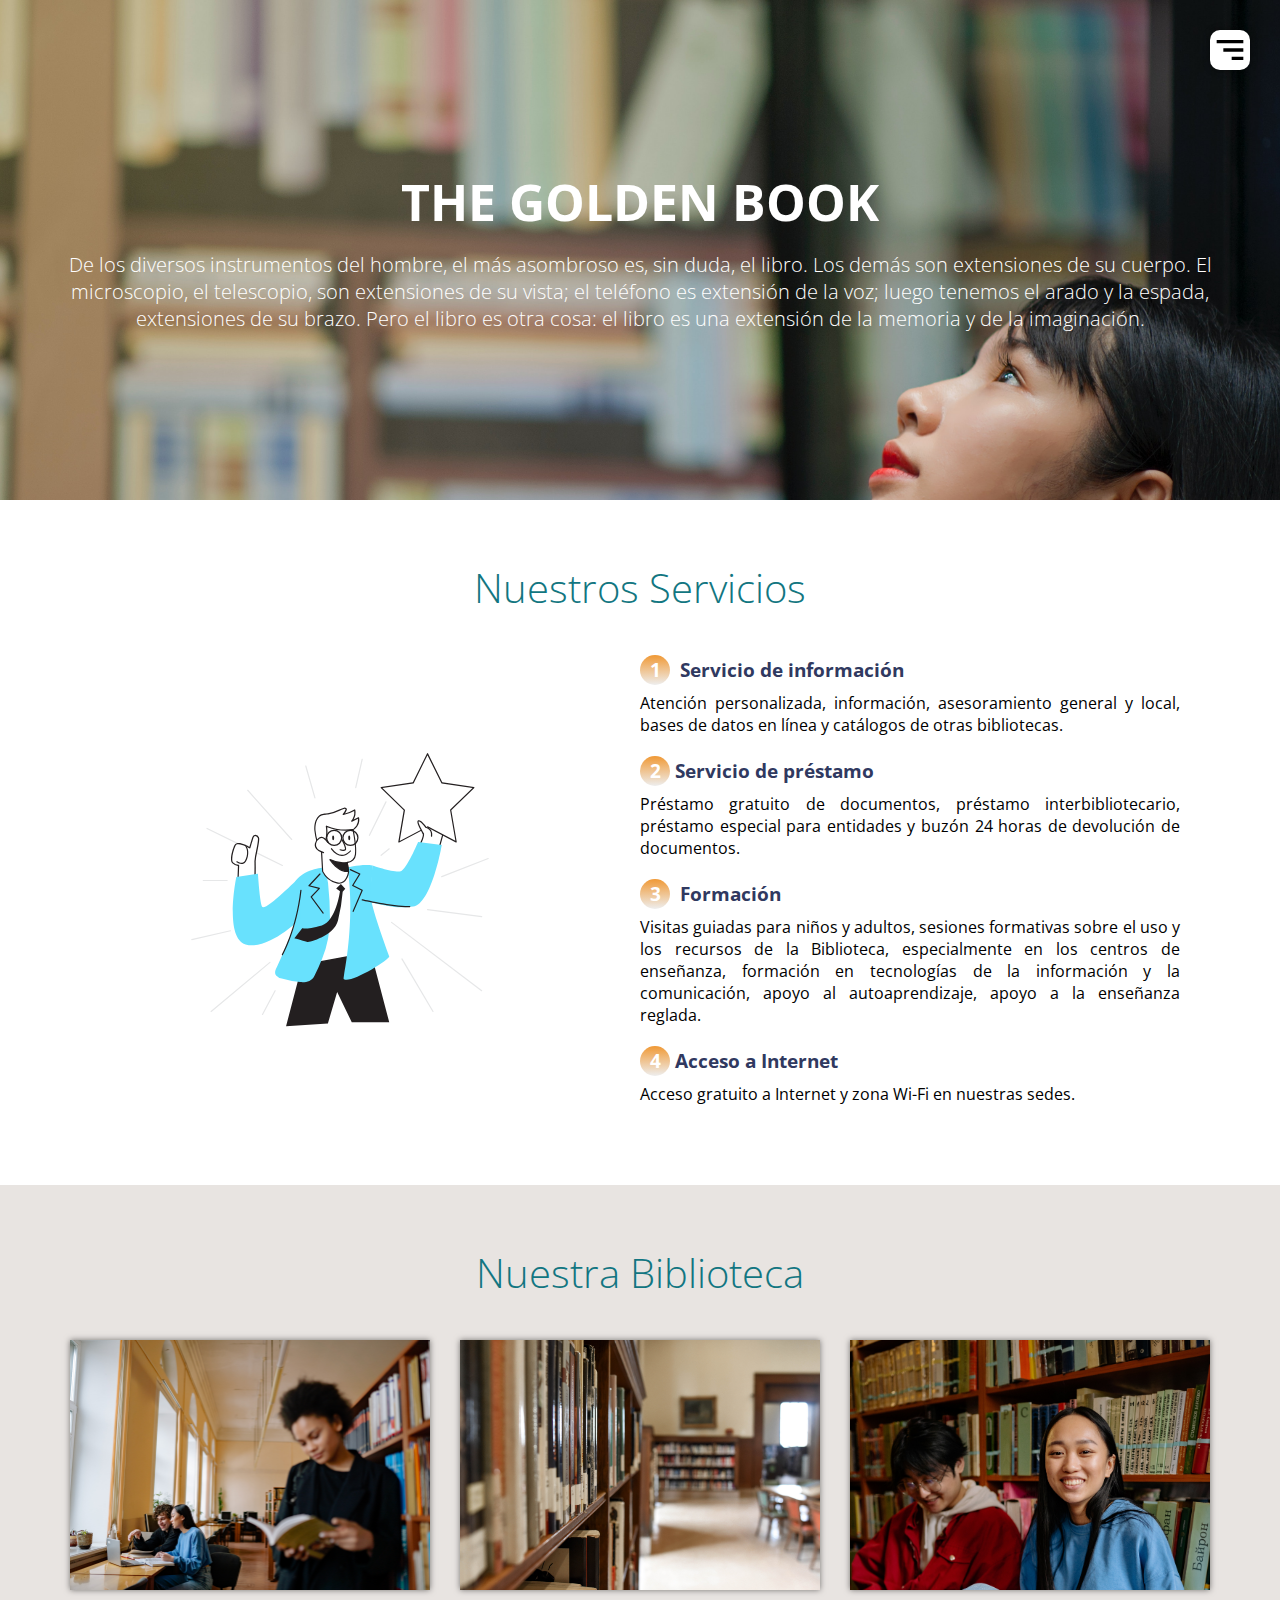
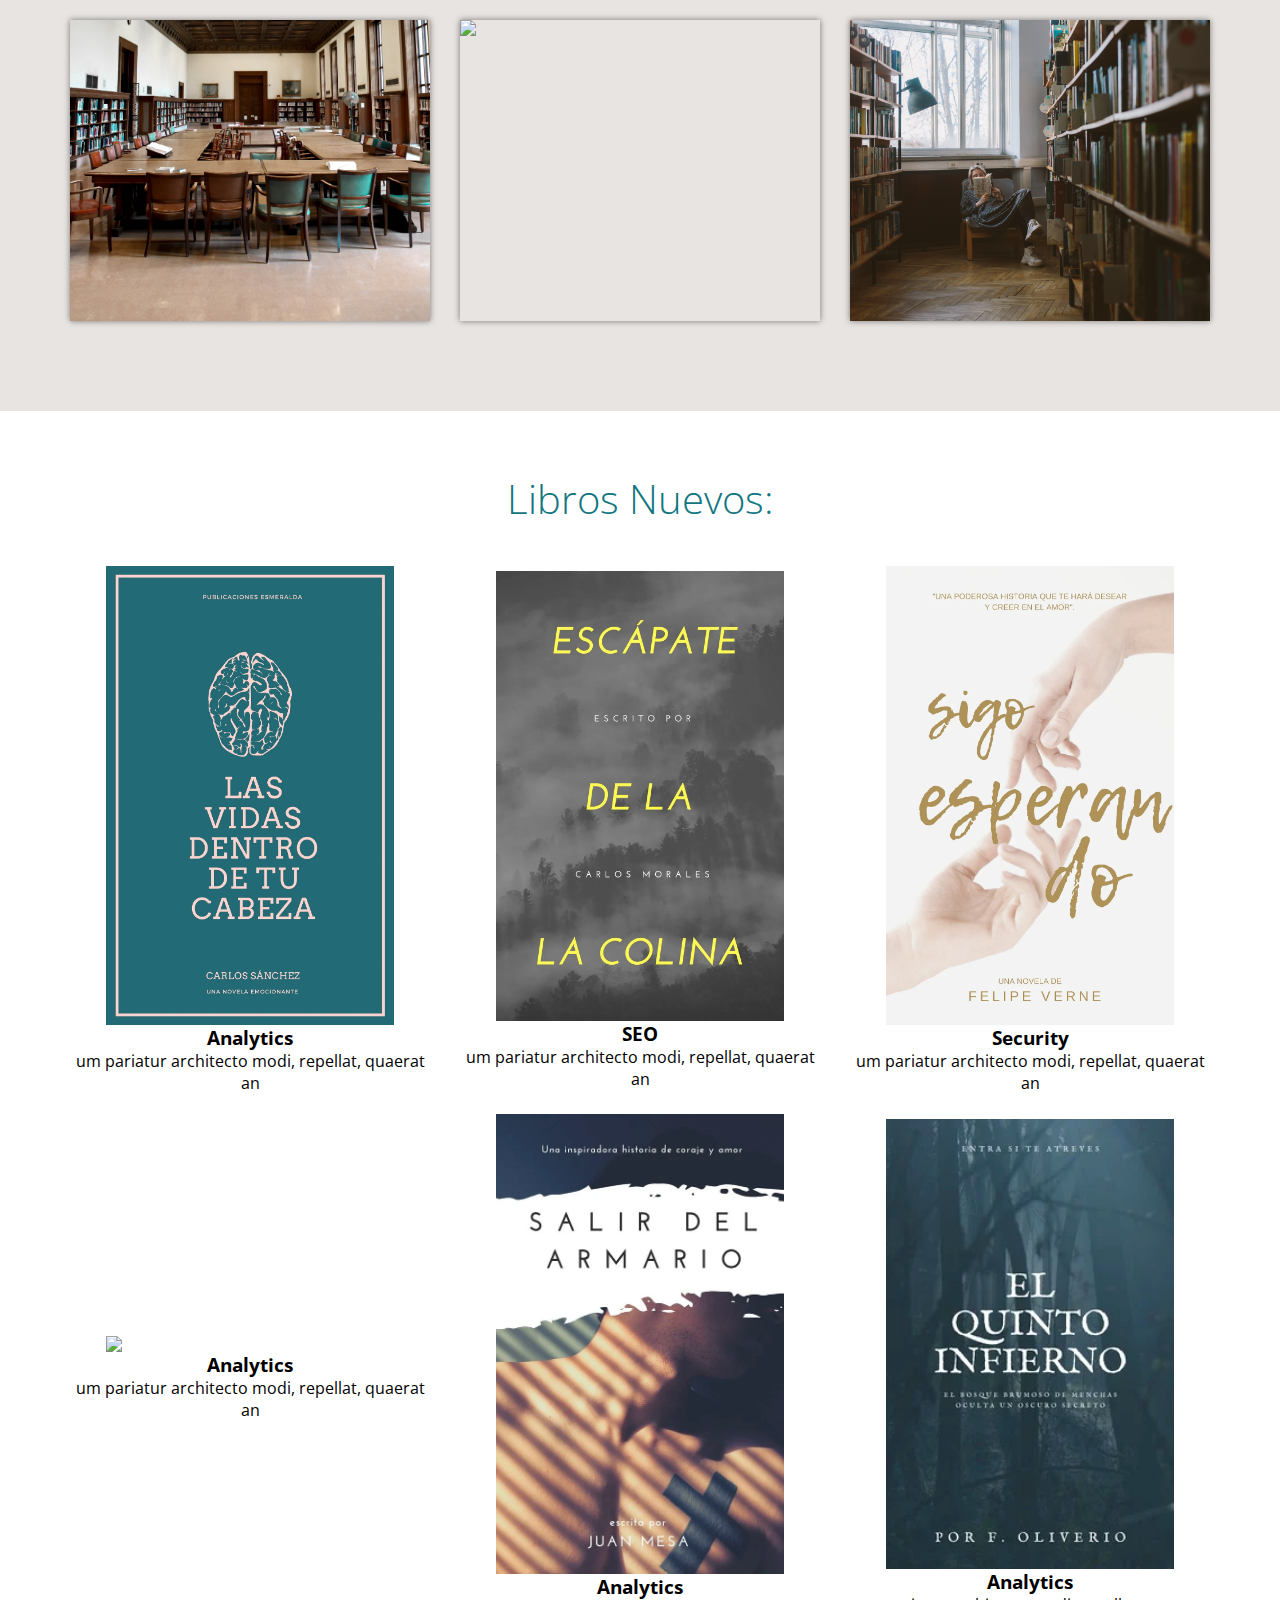
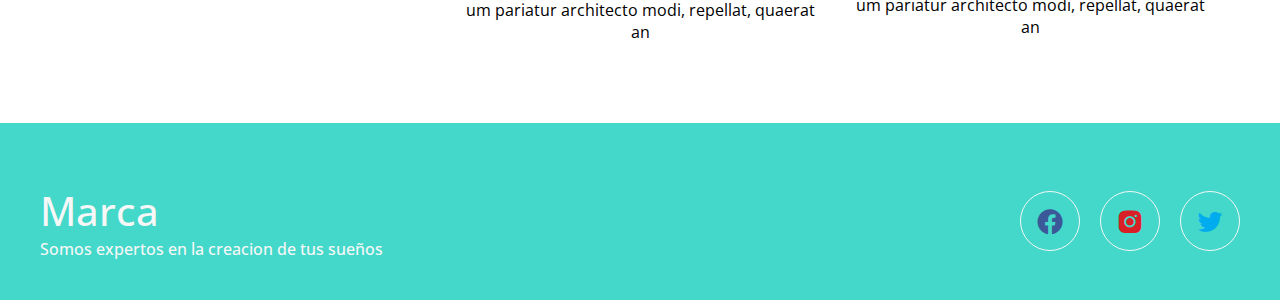
==== Index.html @ b2cc3d90 "Libreria html, css, javascript, php" ====
<!DOCTYPE html>
<html lang="en">

<head>
    <meta charset="UTF-8">
    <meta name="viewport" content="width=device-width, initial-scale=1.0">

    <!-- LETRA -->
    <link href="https://fonts.googleapis.com/css2?family=Open+Sans:ital,wght@0,400;0,700;1,300&display=swap"
        rel="stylesheet">

    <!-- CSS -->
    <link rel="stylesheet" href="Css/Style.css">

    <!-- ICONOS -->
    <link href='https://cdn.jsdelivr.net/npm/boxicons@2.0.5/css/boxicons.min.css' rel='stylesheet'>

    <title> PAGINA WEB </title>
</head>

<body>
    <!-- <div class="contenedor"> -->

    <header class="header" id="inicio">
        <img src="Img/hamburguesa.svg" alt="" class="hamburguer">
        <nav class="menu-navegacion">
            <a href="#inicio">Inicio</a>
            <a href="#servicio">Servicio</a>
            <a href="#portafolio">Portafolio</a>
            <a href="#expertos">Expertos</a>
            <a href="#contacto">Contacto</a>
        </nav>
        <div class="contenedor head">
            <h1 class="titulo">THE GOLDEN BOOK</h1>
            <p class="copy"> De los diversos instrumentos del hombre, el más asombroso es, sin duda, el libro. 
                Los demás son extensiones de su cuerpo. El microscopio, el telescopio, son extensiones 
                de su vista; el teléfono es extensión de la voz; luego tenemos el arado y la espada, 
                extensiones de su brazo. Pero el libro es otra cosa: el libro es una extensión de la 
                memoria y de la imaginación.</p>
        </div>
    </header>

    <main>
        <!-- GALERIA DE IMAGENES -->

        <section class="services contenedor" id="servicio">

            <h2 class="subtitulo">Nuestros Servicios</h2>
            <div class="contenedor-servicio">
                <img src="Img/Achievement _Flatline.svg">
                <div class="checklist-servicio">
                    <div class="service">
                        <h3 class="n-service"><span class="number">1</span> Servicio de información </h3>
                        <p>Atención personalizada, información, asesoramiento general y local, 
                            bases de datos en línea y catálogos de otras bibliotecas. </p>
                    </div>
                    <div class="service">
                        <h3 class="n-service"><span class="number">2</span>Servicio de préstamo</h3>
                        <p>Préstamo gratuito de documentos, préstamo interbibliotecario, 
                            préstamo especial para entidades y buzón 24 horas de devolución de documentos. </p>
                    </div>
                    <div class="service">
                        <h3 class="n-service"><span class="number">3</span> Formación </h3>
                        <p>Visitas guiadas para niños y adultos, sesiones formativas sobre el uso y 
                            los recursos de la Biblioteca, especialmente en los centros de enseñanza, 
                            formación en tecnologías de la información y la comunicación, 
                            apoyo al autoaprendizaje, apoyo a la enseñanza reglada.
                        </p>
                    </div>
                    <div class="service">
                        <h3 class="n-service"><span class="number">4</span>Acceso a Internet </h3>
                        <p>Acceso gratuito a Internet y zona Wi-Fi en nuestras sedes.</p>
                    </div>

                </div>
            </div>
        </section>

        <section class="gallery" id="portafolio">
            <div class="contenedor">
                <h2 class="subtitulo"> Nuestra Biblioteca
                </h2>
                <div class="contenedor-galeria">
                    <img src="Img/pexels-yan-krukov-8199762.jpg" class="img-galeria">
                    <img src="Img/pexels-element-digital-1370296.jpg" class="img-galeria">
                    <img src="Img/pexels-yan-krukov-8199705.jpg" class="img-galeria">
                    <img src="Img/pexels-element-digital-1370291.jpg" class="img-galeria">
                    <img src="Img/pexels-erika-quirino-3431444.jpg" class="img-galeria">
                    <img src="Img/pexels-polina-zimmerman-3747468.jpg" class="img-galeria">
                </div>
            </div>
        </section>

     
   <!-- EFECTO DE LA IMAGEN -->

   <section class="imagen-light">
    <img src="Img/close.svg" class="close">
    <img src="Img/home-img.jpg" class="agregar-imagen">
</section>

        <!-- EXPERTOS -->
        <section class="contenedor" id="expertos">
            <h2 class="subtitulo">Libros Nuevos:</h2>
            <section class="experts">
                <div class="cont-expert">
                    <img src="Img/Caratula1.svg">
                    <h3 class="n-expert">Analytics</h3>
                    <p> um pariatur architecto modi, repellat, quaerat an</p>
                </div>
                <div class="cont-expert">
                    <img src="Img/Caratula2.svg">
                    <h3 class="n-expert">SEO</h3>
                    <p> um pariatur architecto modi, repellat, quaerat an</p>
                </div>
                <div class="cont-expert">
                    <img src="Img/Caratula3.svg">
                    <h3 class="n-expert">Security</h3>
                    <p> um pariatur architecto modi, repellat, quaerat an</p>
                </div>
                <div class="cont-expert">
                    <img src="Img/Caratula4.svg">
                    <h3 class="n-expert">Analytics</h3>
                    <p> um pariatur architecto modi, repellat, quaerat an</p>
                </div>
                <div class="cont-expert">
                    <img src="Img/Caratula5.svg">
                    <h3 class="n-expert">Analytics</h3>
                    <p> um pariatur architecto modi, repellat, quaerat an</p>
                </div>
                <div class="cont-expert">
                    <img src="Img/Caratula6.svg">
                    <h3 class="n-expert">Analytics</h3>
                    <p> um pariatur architecto modi, repellat, quaerat an</p>
                </div>
            </section>
        </section>
    </main>

    <footer id="contacto">
        <div class=" contenedor footer-content">
            <div class="contect-us">
                <h2 class="brand">Marca</h2>
                <p>Somos expertos en la creacion de tus sueños</p>
            </div>
            <div class="social-media">
                <a href="./" class="social-media-icon1">
                    <i class='bx bxl-facebook-circle'></i></a>
                <a href="./" class="social-media-icon2">
                    <i class='bx bxl-instagram-alt'></i></a>
                <a href="./" class="social-media-icon3">
                    <i class='bx bxl-twitter'></i></a>
            </div>
        </div>
        <div class="line"></div>
    </footer>
    <!-- </div> -->

    <script src="Js/menu.js"></script>
    <script src="Js/lightbox.js"></script>

</body>

</html>
---- Css/Style.css ----
*{
    margin: 0;
    padding: 0;
    box-sizing: border-box;
}

:root{
    scroll-behavior: smooth;    /* CONTROLAR EL COMPORTAMIENTO DEL SCROLL Y DESPLAZAIENTO EN LA PAGINA*/

}

body {
    font-family: 'Open Sans', sans-serif;
}

.contenedor {
    width: 100%;
    max-width: 1200px;
    overflow: hidden; /* TODO LO QUE SALGA SE OCULTA */
    margin: auto;   /* CENTRA TODO */
    padding: 60px 0;
}

/* IMAGEN INICIAL */
header {
    height: 500px;
    background-image: url(/Img/home-img.jpg);
    background-repeat: no-repeat;
    background-size: cover;
    background-attachment: fixed;
    background-position: center;
}

/* TEXTO DE LA IMAGEN */
.head {
    text-align: center;
    padding: 0;
    height: 100%;
    display: flex;
    justify-content: center;
    align-items: center;
    flex-direction: column;
    color: #fff;
}

/* ICONO DEL MENU */
.hamburguer {
    /* z-index: 10; */
    position: fixed;
    top: 30px;
    right: 30px;
    background: #fff;
    width: 40px;
    height: 40px;
    cursor: pointer;
    border-radius: 10px;
    box-shadow: 0 0 6px rgba(0, 0, 0, .5) ;
}

/* ENLACES */
.menu-navegacion{
    position: fixed;
    top: 0;
    right: 0;
    width: 30vw;
    height: 100%;
    background-image: linear-gradient(135deg, #4cd3c2 0%, #0a97b0 100%);
    display: flex;
    flex-direction: column;
    justify-content: space-evenly;
    align-items: center;
    transition: transform .3s ease-in-out;
    transform: translate(110%);
    box-shadow: 0 0 6px rgba(0, 0, 0, .5);
}

.spread {
    transform: translate(0);
}

.menu-navegacion a{
    color: #fff;
    text-decoration: none;
}

.titulo {
    font-size: 50px;
    margin-bottom: 15px;
}

.copy{
    font-weight: 300;
    font-size: 20px;
}


/* SERVICIOS */

.subtitulo{
    text-align: center;
    font-weight:300;
    color: #127681;
    margin-bottom: 40px;
    font-size: 40px;
}

.contenedor-servicio{
    display: flex;
    justify-content: space-evenly;
    align-items: center;
    flex-wrap: wrap;
    text-align: justify;
}

.contenedor-servicio img{
    width: 40%;
}

.checklist-servicio{
    width: 45%;
}

.service {
    margin-bottom: 20px;
}

.n-service{
    margin-bottom: 7px;
    color: #303960;
}

/* CIRCULO DONDE ESTA EL NUMERO */
.number{
    display: inline-block;
    background-image: linear-gradient(to top, #eeeeee 0%, #f09935 100%);
    width: 30px;
    height: 30px;
    color: #fff;
    text-align: center;
    border-radius: 50%;
    font-weight: 700;
    line-height: 30px;
    margin-right: 5px;
}

.gallery {
    background: #e8e4e1;
}

.contenedor-galeria{ 
    display: flex;
    justify-content: space-evenly;
    flex-wrap: wrap;
}

.img-galeria{
    object-fit: cover;
    width: 30%;
    display: block;
    margin-bottom: 30px;
    box-shadow: 0 0 6px rgba(0, 0, 0, .5);
    cursor: pointer;
}

/* EFECTO DE IMAGEN */

.imagen-light{
    position: fixed;
    background: rgba(0, 0, 0, .7);
    width: 100%;
    height: 100%;
    top: 0;
    left: 0;
    display: flex;
    justify-content: center;
    align-items: center;
    transform: translate(100%);
    transition: transform .2s ease-in-out;
}

.show {
    transform: translate(0);
}
.agregar-imagen{
    object-fit: cover;
    width: 60%;
    border-radius: 10px;
    transform: scale(0);
    transition: transform .3s .2s;
}


.showImage {
    transform: scale(1);
}


/* BOTON DE LA X */
.close{
    position: absolute;
    top: 15px;
    right: 15px;
    width: 30px;
    cursor: pointer;
}

.experts {
    display: flex;
    justify-content: space-evenly;
    align-items: center;
    flex-wrap: wrap;
}

.cont-expert{
    width: 30%;
    text-align: center;
    margin-bottom: 20px;
}

.cont-expert img {
    width: 80%;
    display: block;
    margin: 0 auto;
}

.n-expert p{
    display: inline-block;
    margin-top: 20px;
    width: 100%;
    font-weight: 3000;
}


/* FOOTER */

footer{
    background-color: #43d8c9;
    padding-bottom: 0.1px;
}

.footer-content{
    display: flex;
    justify-content: space-between;
    align-items: center;
    flex-wrap: wrap;
    padding-top: 60p;
    padding-bottom: 40px;
}

.contect-us {
    width: 40%;
    color: #f7f7f7;
}

.brand {
    font-weight: 500;
    font-size: 40px;
}

.brand+p{
    font-weight: 500;
}

.social-media {
    width: 50%;
    display: flex;
    justify-content: flex-end;
}

/* CIRCULOS Y COLOR DE LOS ICONOS */

/* FACEBOOK */
.social-media-icon1 {
    display: inline-block;
    margin-left: 20px;
    width: 60px;
    height: 60px;
    border: 1px solid #f7f7f7;
    border-radius: 50%;
    text-align: center;
    color: #3b5998;
}

.social-media-icon1:hover {
    background: #fff;
    color: #3b5998;
}


.social-media-icon1 i {
    font-size: 30px;
    line-height: 60px;
}


/* INSTAGRAM */
.social-media-icon2 {
    display: inline-block;
    margin-left: 20px;
    width: 60px;
    height: 60px;
    border: 1px solid #f7f7f7;
    border-radius: 50%;
    text-align: center;
    color: #d92027;
}

.social-media-icon2:hover {
    background: #fff;
    color: #d92027;
}

.social-media-icon2 i {
    font-size: 30px;
    line-height: 60px;
}

/* TWITTER */
.social-media-icon3 {
    display: inline-block;
    margin-left: 20px;
    width: 60px;
    height: 60px;
    border: 1px solid #f7f7f7;
    border-radius: 50%;
    text-align: center;
    color: #00acee;
}


.social-media-icon3:hover {
    background: #fff;
    color: #00acee;
}


.social-media-icon3 i {
    font-size: 30px;
    line-height: 60px;
}

/* .line {
    width: 90%;
    max-width: 1200px;
    margin: 0 auto;
    height: 2px;
    background: #fff;
    margin-bottom: 60px;
} */


@media screen and (max-width: 800px) {
    .menu-navegacion {
        width: 50vw;
    }

    .titulo {
        font-size: 40px;
    }

    .contenedor-servicio img{
        width: 80%;
        margin-bottom: 40px;
    }

    .checklist-servicio {
        width: 80%;
    }

    .service {
        margin-bottom: 30px;
    }

    .agregar-imagen {
        width: 80%;
    }

    .img-galeria{
        width: 45%;
    }

    .cont-expert {
        width: 80%;
    }

    .footer-content {
        justify-content: center;
    }

    .social-media-icon1{
        margin-left: 0;
    }

    .social-media-icon2{
        margin-left: 0;
    }

    .social-media-icon3{
        margin-left: 0;
    }

    .social-media {
        width: 80%;
        justify-content: space-evenly;
    }

    .social-media i {
        margin-left: 0;
    }

    .contect-us {
        text-align: center;
        width: 80%;
        margin-bottom: 40px;
    }
}

@media screen  and (max-width: 500px) {

    .menu-navegacion {
        width: 65vw;
    }

    .hamburguer{
        top: 20px;
        right: 20px;
    }
    
    .titulo{
        font-size: 30px;
    }

    .subtitulo{
        font-size: 30px;
    }

    .agregar-imagen {
        width: 95%;
    }

    .img-galeria {
        width: 95%;
    }

    .social-media {
        width: 100%;
    }

    .contect-us{
        width: 90%;
    }

}
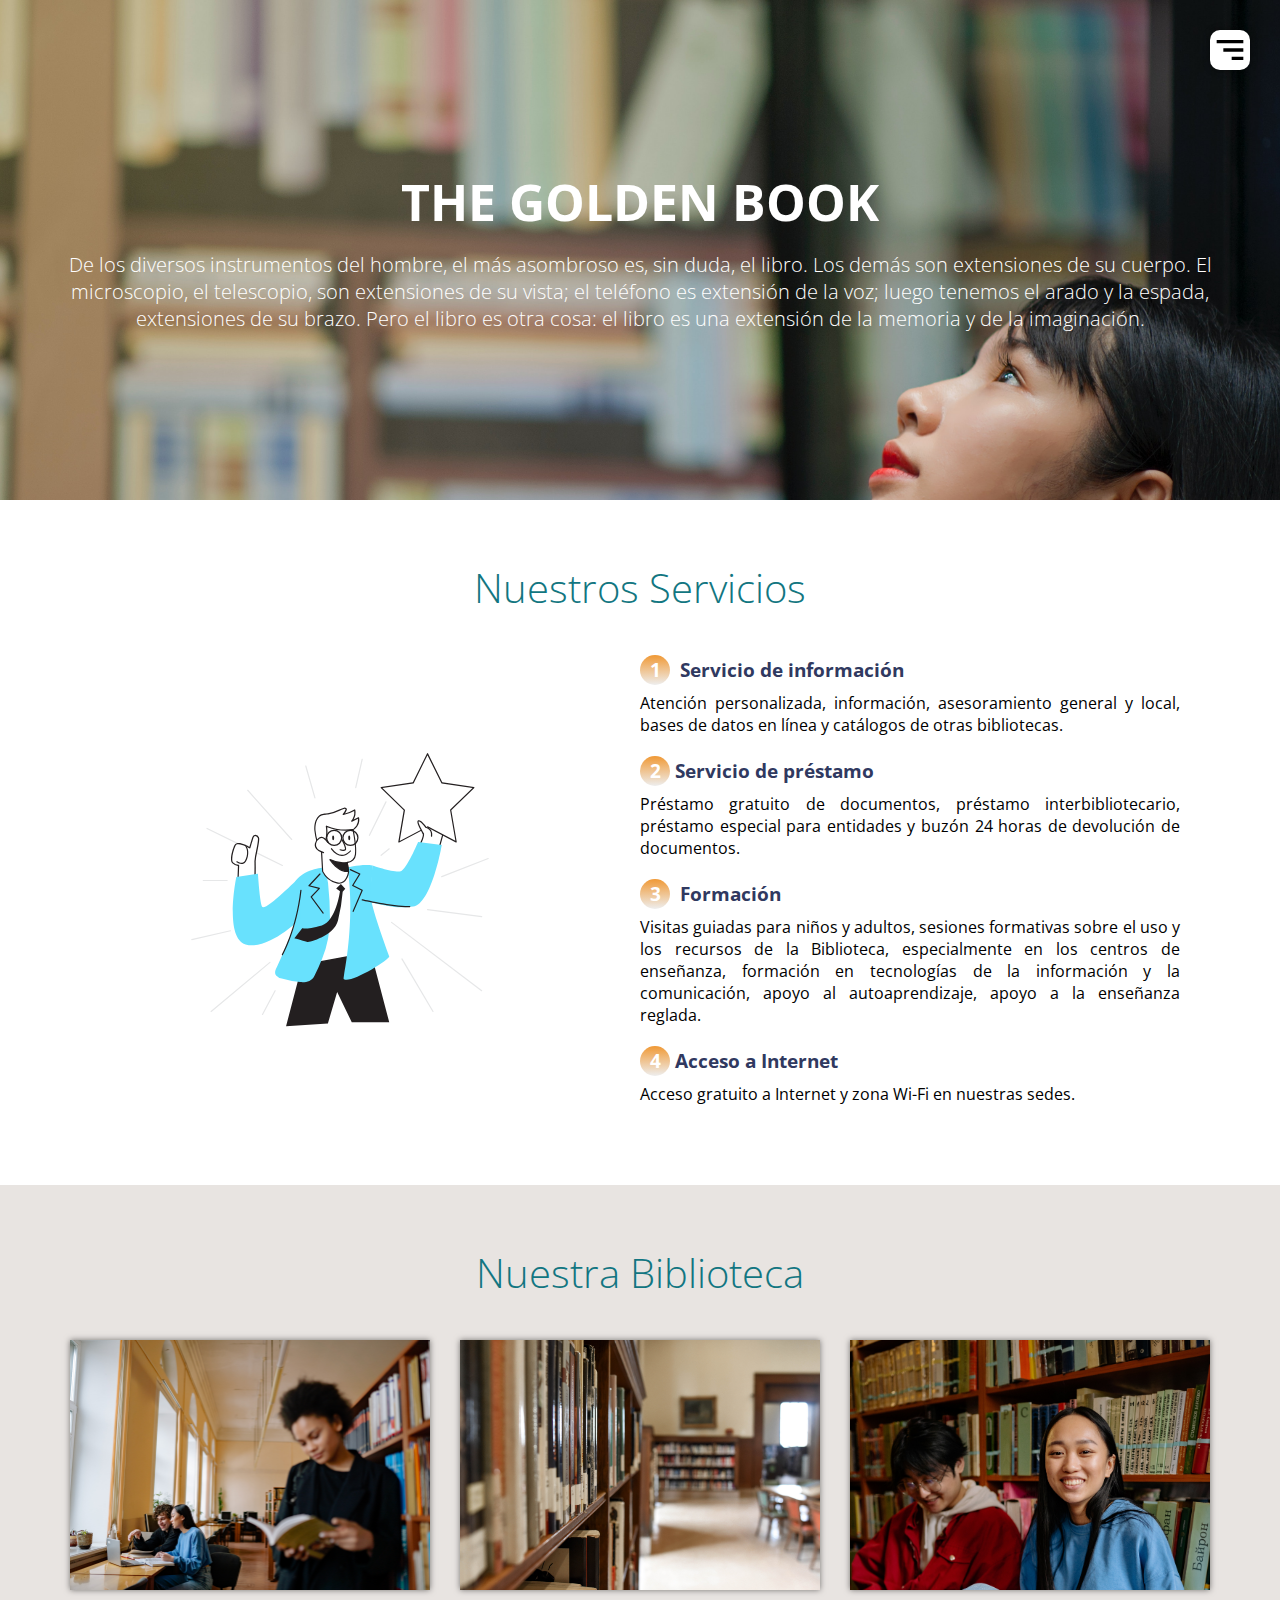
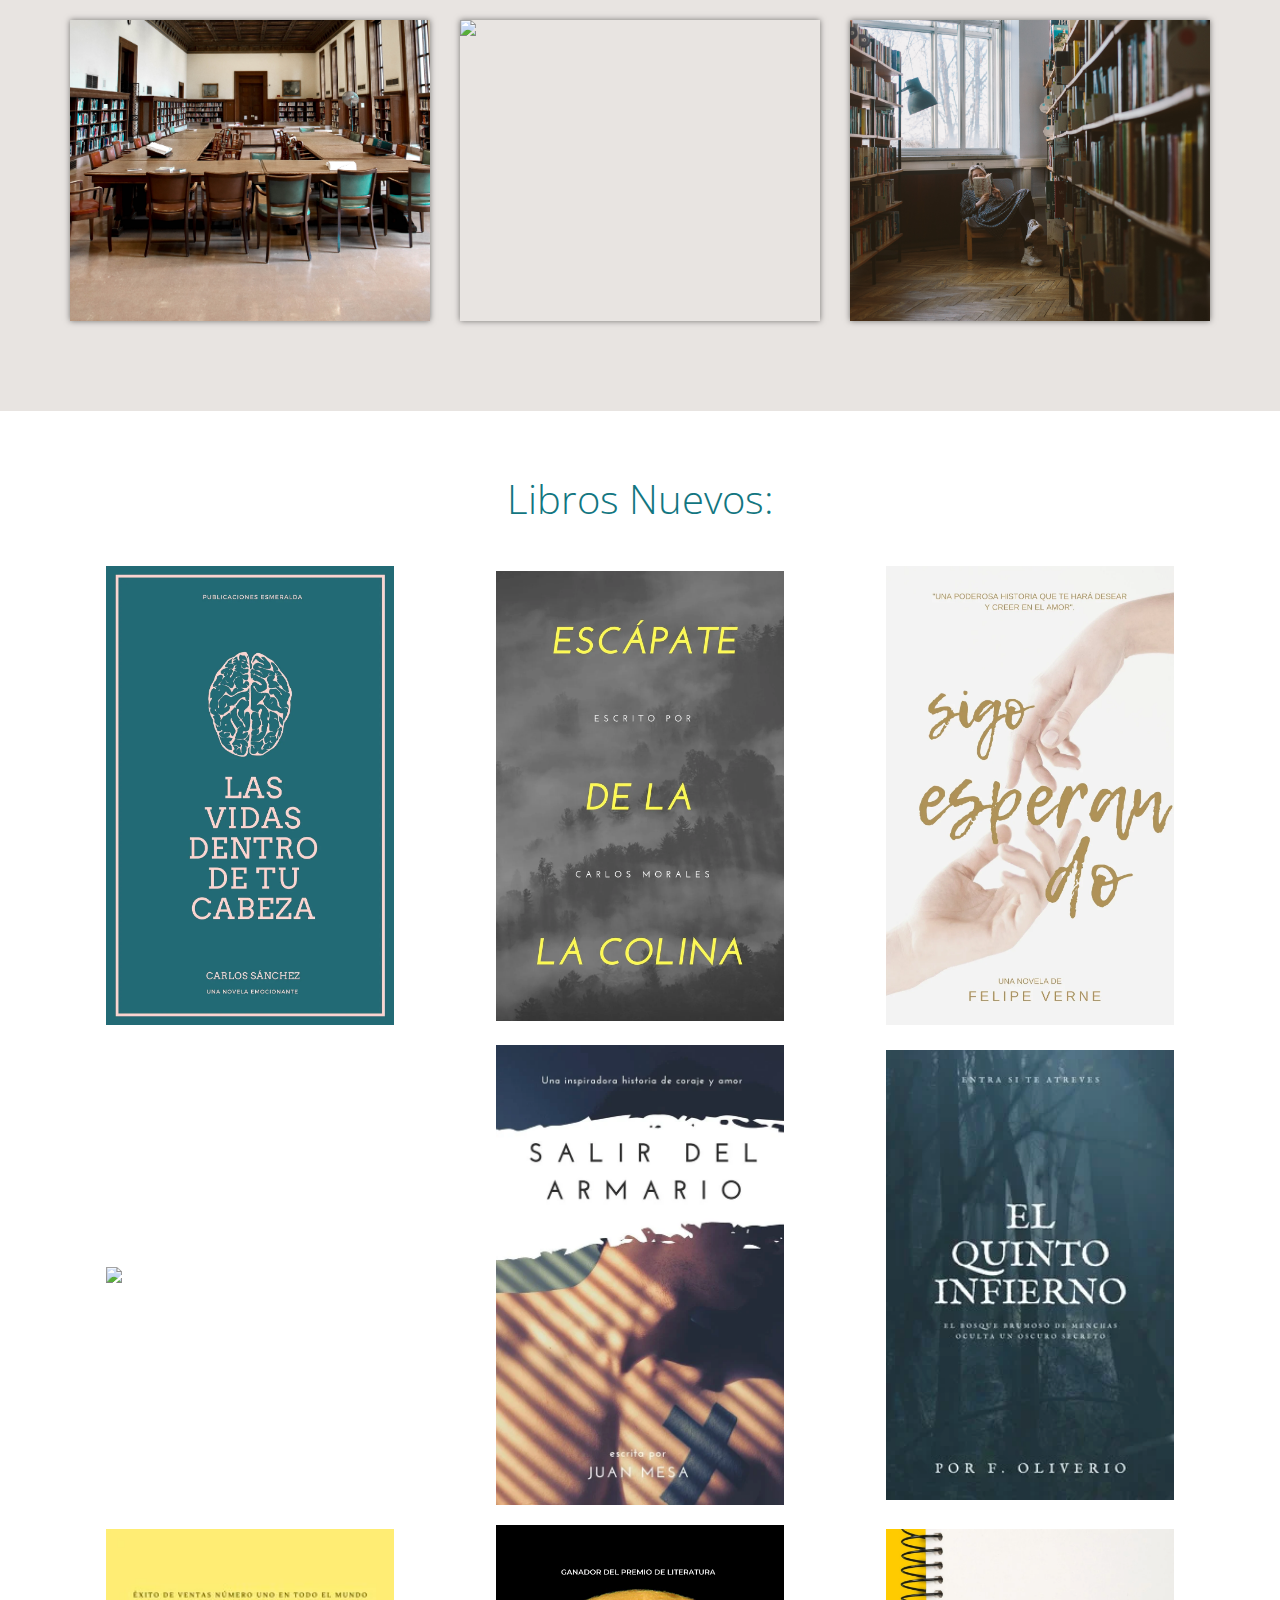
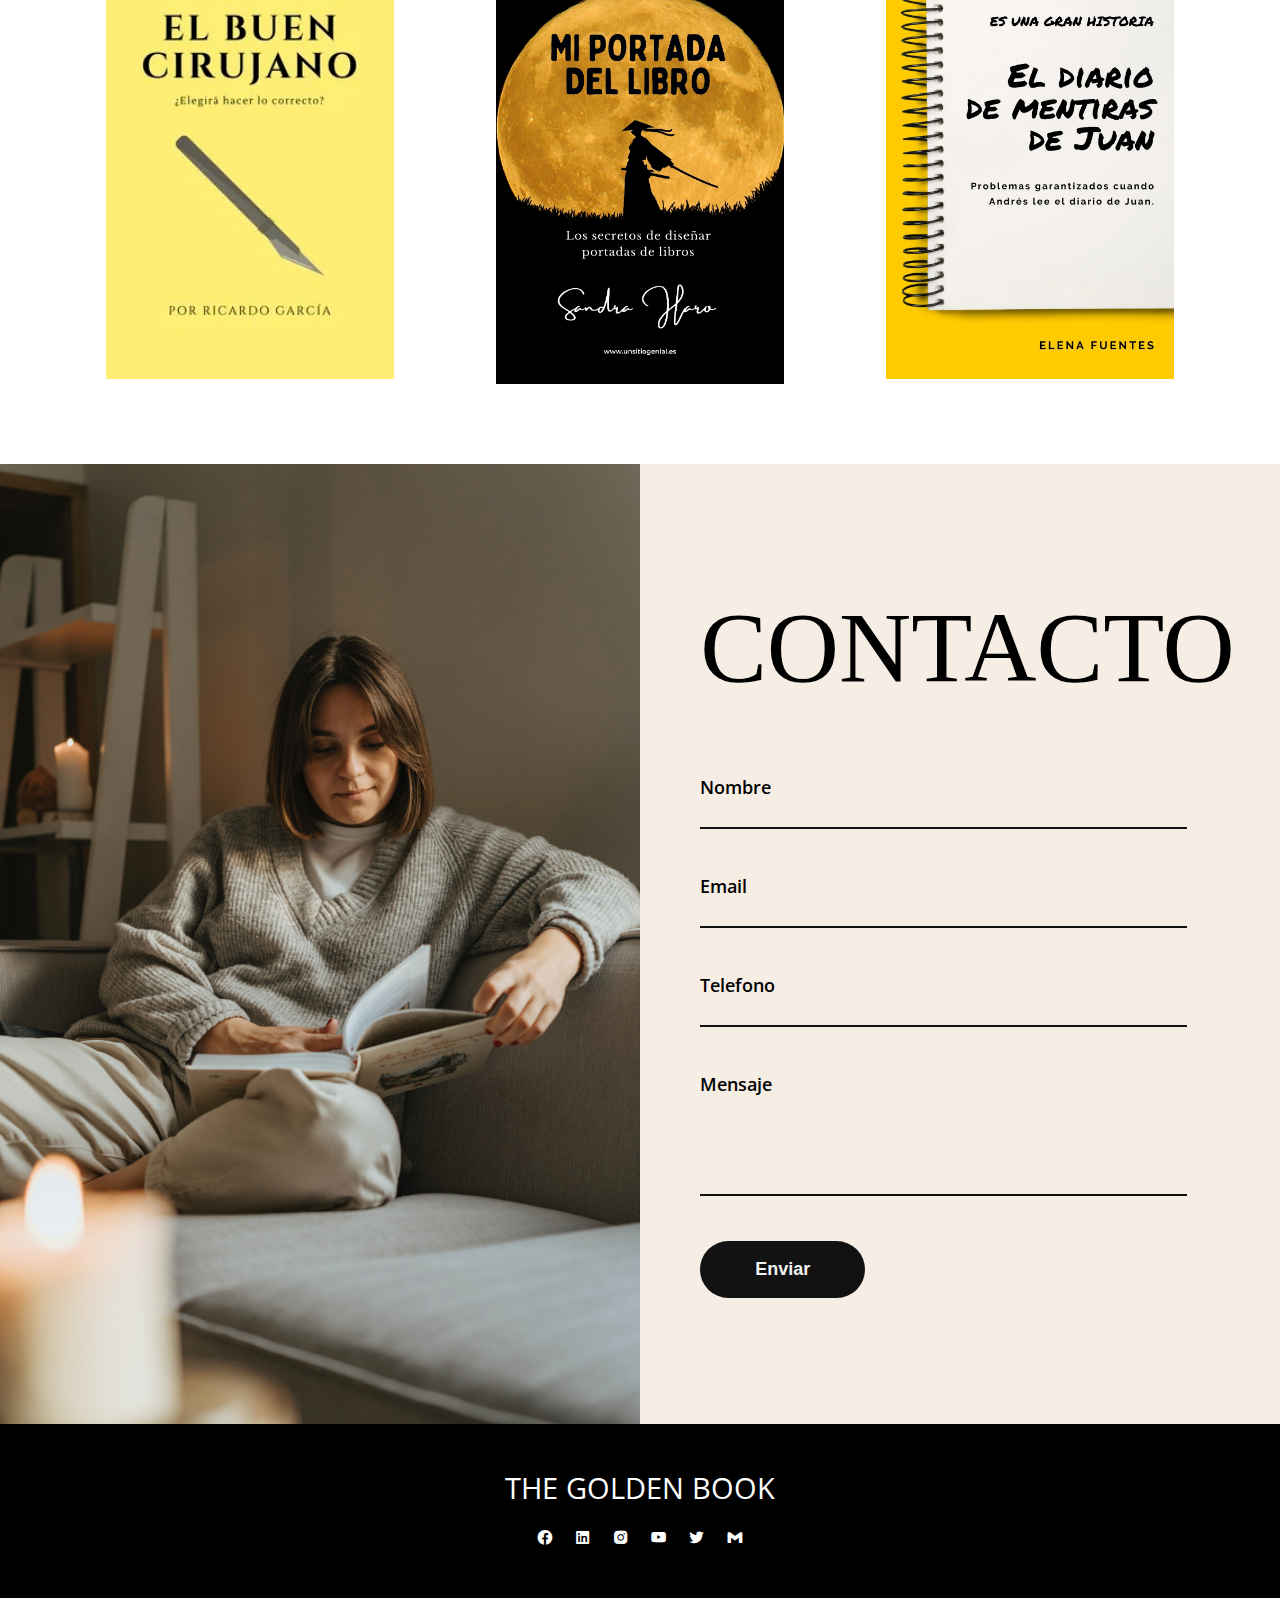
==== commit 9dbddd6e: "Se agrega el formulario y footer" ====
--- a/Index.html
+++ b/Index.html
@@ -13,9 +13,10 @@
     <link rel="stylesheet" href="Css/Style.css">
 
     <!-- ICONOS -->
-    <link href='https://cdn.jsdelivr.net/npm/boxicons@2.0.5/css/boxicons.min.css' rel='stylesheet'>
+   <link href='https://unpkg.com/boxicons@2.1.4/css/boxicons.min.css' rel='stylesheet'>
 
-    <title> PAGINA WEB </title>
+
+    <title> Libreria </title>
 </head>
 
 <body>
@@ -25,9 +26,9 @@
         <img src="Img/hamburguesa.svg" alt="" class="hamburguer">
         <nav class="menu-navegacion">
             <a href="#inicio">Inicio</a>
-            <a href="#servicio">Servicio</a>
-            <a href="#portafolio">Portafolio</a>
-            <a href="#expertos">Expertos</a>
+            <a href="#servicio">Servicios</a>
+            <a href="#nuestrabiblioteca">Nuestra Biblioteca</a>
+            <a href="#librosnuevos"> Libros Nuevos </a>
             <a href="#contacto">Contacto</a>
         </nav>
         <div class="contenedor head">
@@ -76,10 +77,9 @@
             </div>
         </section>
 
-        <section class="gallery" id="portafolio">
+        <section class="gallery" id="nuestrabiblioteca">
             <div class="contenedor">
-                <h2 class="subtitulo"> Nuestra Biblioteca
-                </h2>
+                <h2 class="subtitulo"> Nuestra Biblioteca </h2>
                 <div class="contenedor-galeria">
                     <img src="Img/pexels-yan-krukov-8199762.jpg" class="img-galeria">
                     <img src="Img/pexels-element-digital-1370296.jpg" class="img-galeria">
@@ -100,61 +100,84 @@
 </section>
 
         <!-- EXPERTOS -->
-        <section class="contenedor" id="expertos">
+        <section class="contenedor" id="librosnuevos">
             <h2 class="subtitulo">Libros Nuevos:</h2>
-            <section class="experts">
-                <div class="cont-expert">
+            <section class="books">
+                <div class="cont-book">
                     <img src="Img/Caratula1.svg">
-                    <h3 class="n-expert">Analytics</h3>
-                    <p> um pariatur architecto modi, repellat, quaerat an</p>
                 </div>
-                <div class="cont-expert">
+                <div class="cont-book">
                     <img src="Img/Caratula2.svg">
-                    <h3 class="n-expert">SEO</h3>
-                    <p> um pariatur architecto modi, repellat, quaerat an</p>
                 </div>
-                <div class="cont-expert">
+                <div class="cont-book">
                     <img src="Img/Caratula3.svg">
-                    <h3 class="n-expert">Security</h3>
-                    <p> um pariatur architecto modi, repellat, quaerat an</p>
                 </div>
-                <div class="cont-expert">
+                <div class="cont-book">
                     <img src="Img/Caratula4.svg">
-                    <h3 class="n-expert">Analytics</h3>
-                    <p> um pariatur architecto modi, repellat, quaerat an</p>
                 </div>
-                <div class="cont-expert">
+                <div class="cont-book">
                     <img src="Img/Caratula5.svg">
-                    <h3 class="n-expert">Analytics</h3>
-                    <p> um pariatur architecto modi, repellat, quaerat an</p>
                 </div>
-                <div class="cont-expert">
+                <div class="cont-book">
                     <img src="Img/Caratula6.svg">
-                    <h3 class="n-expert">Analytics</h3>
-                    <p> um pariatur architecto modi, repellat, quaerat an</p>
+                </div>
+                <div class="cont-book">
+                    <img src="Img/Caratula7.svg">
+                </div>
+                <div class="cont-book">
+                    <img src="Img/Caratula8.svg">
+                </div>
+                <div class="cont-book">
+                    <img src="Img/Caratula9.svg">
                 </div>
             </section>
         </section>
     </main>
 
+    <section class="contact">
+        <div class="contact__image-wrapper">
+            <img src="/Img/image_form.jpg" alt="" class="contact__image">
+        </div>
+        <div class="contact__right-side">
+            <h1 class="contact__title"> Contacto</h1>
+            <form class="contact__form-wrapper">
+                <div class="contact__input-line">
+                    <label class="contact__label"> Nombre </label>
+                    <input type="text" name="nombre" id="nombre" class="contact__input">
+                </div>
+                <div class="contact__input-line">
+                    <label class="contact__label">Email</label>
+                    <input type="email" name="email" id="email" class="contact__input">
+                </div>
+                <div class="contact__input-line">
+                    <label class="contact__label">Telefono</label>
+                    <input type="numbre" name="telefono" id="telefono" class="contact__input">
+                </div>
+                <div class="contact__input-line">
+                    <label  class="contact__label">Mensaje</label>
+                    <textarea type="text" name="mensaje" id="mensaje" class="contact__input--textarea"></textarea>
+                </div>
+                <input type="submit" value="Enviar" class="contact__submit-button">
+                
+            </form>
+        </div>
+    </section>
+    
     <footer id="contacto">
-        <div class=" contenedor footer-content">
-            <div class="contect-us">
-                <h2 class="brand">Marca</h2>
-                <p>Somos expertos en la creacion de tus sueños</p>
-            </div>
-            <div class="social-media">
-                <a href="./" class="social-media-icon1">
-                    <i class='bx bxl-facebook-circle'></i></a>
-                <a href="./" class="social-media-icon2">
-                    <i class='bx bxl-instagram-alt'></i></a>
-                <a href="./" class="social-media-icon3">
-                    <i class='bx bxl-twitter'></i></a>
-            </div>
-        </div>
-        <div class="line"></div>
+      <div class = "footer-content">
+        <h3> THE GOLDEN BOOK </h3>
+        <ul class="social-media">
+            <li><a href="#"><i class='bx bxl-facebook-circle' ></i></a></li>
+            <li><a href="#"><i class='bx bxl-linkedin-square' ></i></a></li>
+            <li><a href="#"><i class='bx bxl-instagram-alt' ></i></a></li>
+            <li><a href="#"><i class='bx bxl-youtube'></i></a></li>
+            <li><a href="#"><i class='bx bxl-twitter'></i></a></li>
+            <li><a href="#"><i class='bx bxl-gmail'></i></a></li>
+        </ul>
+      </div>
+
+      
     </footer>
-    <!-- </div> -->
 
     <script src="Js/menu.js"></script>
     <script src="Js/lightbox.js"></script>
--- a/Css/Style.css
+++ b/Css/Style.css
@@ -45,7 +45,6 @@
 
 /* ICONO DEL MENU */
 .hamburguer {
-    /* z-index: 10; */
     position: fixed;
     top: 30px;
     right: 30px;
@@ -64,7 +63,7 @@
     right: 0;
     width: 30vw;
     height: 100%;
-    background-image: linear-gradient(135deg, #4cd3c2 0%, #0a97b0 100%);
+    background-image: linear-gradient(135deg, #000000 0%, #d29e63  100%);
     display: flex;
     flex-direction: column;
     justify-content: space-evenly;
@@ -204,149 +203,202 @@
     cursor: pointer;
 }
 
-.experts {
+.books {
     display: flex;
     justify-content: space-evenly;
     align-items: center;
     flex-wrap: wrap;
 }
 
-.cont-expert{
+.cont-book{
     width: 30%;
     text-align: center;
     margin-bottom: 20px;
 }
 
-.cont-expert img {
+.cont-book img {
     width: 80%;
     display: block;
     margin: 0 auto;
 }
 
-.n-expert p{
-    display: inline-block;
-    margin-top: 20px;
-    width: 100%;
-    font-weight: 3000;
-}
-
 
 /* FOOTER */
 
 footer{
-    background-color: #43d8c9;
-    padding-bottom: 0.1px;
-}
-
-.footer-content{
-    display: flex;
-    justify-content: space-between;
-    align-items: center;
-    flex-wrap: wrap;
-    padding-top: 60p;
-    padding-bottom: 40px;
-}
-
-.contect-us {
-    width: 40%;
-    color: #f7f7f7;
-}
-
-.brand {
-    font-weight: 500;
-    font-size: 40px;
-}
-
-.brand+p{
-    font-weight: 500;
+    background: #000000;
+    height: auto;
+    width: auto;
+    padding-top: 40px;
+    color: #fff;
+    bottom: 0;
+    left: 0;
+    right: 0;
+}
+
+
+.footer-content {
+    display: flex;
+    align-items: center;
+    justify-content: center;
+    flex-direction: column;
+    text-align: center;
+}
+
+.footer-content h3 {
+    font-size: 1.8rem;
+    font-weight: 400;
+    text-transform: capitalize;
+    line-height: 3rem;
 }
 
 .social-media {
+    list-style: none;
+    display: flex;
+    align-items: center;
+    justify-content: center;
+    margin: 1rem 0 3rem 0;
+}
+
+.social-media li {
+    margin: 0 10px;
+}
+
+.social-media a{
+    text-decoration: none;
+    color: #fff;
+}
+
+.social-media a i{
+    font-size: 1.1rem;
+    transition: color .4s ease;
+}
+
+.social-media a:hover{
+    color: #d29e63 ;
+}
+
+
+.contact{
+    height: 100%;
+    width: 100%;
+    display: flex;
+    justify-content: center;
+    align-items: center;
+    background-color: #f6eee4;
+}
+
+.contact__image-wrapper{
+    height: 100%;
     width: 50%;
-    display: flex;
-    justify-content: flex-end;
-}
-
-/* CIRCULOS Y COLOR DE LOS ICONOS */
-
-/* FACEBOOK */
-.social-media-icon1 {
-    display: inline-block;
-    margin-left: 20px;
-    width: 60px;
-    height: 60px;
-    border: 1px solid #f7f7f7;
-    border-radius: 50%;
-    text-align: center;
-    color: #3b5998;
-}
-
-.social-media-icon1:hover {
-    background: #fff;
-    color: #3b5998;
-}
-
-
-.social-media-icon1 i {
-    font-size: 30px;
-    line-height: 60px;
-}
-
-
-/* INSTAGRAM */
-.social-media-icon2 {
-    display: inline-block;
-    margin-left: 20px;
-    width: 60px;
-    height: 60px;
-    border: 1px solid #f7f7f7;
-    border-radius: 50%;
-    text-align: center;
-    color: #d92027;
-}
-
-.social-media-icon2:hover {
-    background: #fff;
-    color: #d92027;
-}
-
-.social-media-icon2 i {
-    font-size: 30px;
-    line-height: 60px;
-}
-
-/* TWITTER */
-.social-media-icon3 {
-    display: inline-block;
-    margin-left: 20px;
-    width: 60px;
-    height: 60px;
-    border: 1px solid #f7f7f7;
-    border-radius: 50%;
-    text-align: center;
-    color: #00acee;
-}
-
-
-.social-media-icon3:hover {
-    background: #fff;
-    color: #00acee;
-}
-
-
-.social-media-icon3 i {
-    font-size: 30px;
-    line-height: 60px;
-}
-
-/* .line {
-    width: 90%;
-    max-width: 1200px;
-    margin: 0 auto;
-    height: 2px;
-    background: #fff;
-    margin-bottom: 60px;
-} */
+    overflow: hidden;
+    display: flex;
+    justify-content: center;
+    align-items: center;
+}
+
+.contact__image{
+    width: 100%;
+}
+
+.contact__right-side{
+    display: flex;
+    justify-content: center;
+    align-items: flex-start;
+    flex-direction: column;
+    padding:0 7.3% 0 4.7%;
+    width: 50%;
+}
+
+.contact__title{
+    font-size: 100px;
+    font-family: 'Bellefair', serif;
+    font-weight: 400;
+    margin-bottom: 70px;
+    text-transform: uppercase;
+}
+
+.contact__form-wrapper, .contact__input-line{
+    display: flex;
+    justify-content: center;
+    align-items: flex-start;
+    flex-direction: column;
+    width: 100%;
+}
+
+.contact__input-line{
+    margin-bottom: 45px;
+}
+
+.contact__label{
+    font-size: 18px;
+    font-weight: 600;
+}
+
+.contact__input{
+    height: 30px;
+    outline: none;
+    padding: 5px 0;
+    border-bottom: 2px solid #121212;
+    border-top: none;
+    border-left: none;
+    border-right: none;
+    width: 100%;
+    color: #121212;
+    background-color: transparent;
+}
+
+.contact__input--textarea{
+    height: 100px;
+    outline: none;
+    padding: 5px 0;
+    border-bottom: 2px solid #121212;
+    border-top: none;
+    border-left: none;
+    border-right: none;
+    width: 100%;
+    color: #121212;
+    resize: none;
+    background-color: transparent;
+}
+
+.contact__submit-button{
+    padding: 18px 55px;
+    background-color: #121212;
+    border-radius: 50px;
+    color: #f2f2f2;
+    font-weight: 600;
+    border: none;
+    font-size: 18px;
+    cursor: pointer;
+}
+
+.contact__submit-button:hover{
+    background-color: #2e2e2e;
+}
+
+
+
+
+
+
+
+
+
+
+
+
+
+
+
+
+
+
+
+
+
+
+
 
 
 @media screen and (max-width: 800px) {
@@ -379,40 +431,10 @@
         width: 45%;
     }
 
-    .cont-expert {
+    .cont-book {
         width: 80%;
     }
 
-    .footer-content {
-        justify-content: center;
-    }
-
-    .social-media-icon1{
-        margin-left: 0;
-    }
-
-    .social-media-icon2{
-        margin-left: 0;
-    }
-
-    .social-media-icon3{
-        margin-left: 0;
-    }
-
-    .social-media {
-        width: 80%;
-        justify-content: space-evenly;
-    }
-
-    .social-media i {
-        margin-left: 0;
-    }
-
-    .contect-us {
-        text-align: center;
-        width: 80%;
-        margin-bottom: 40px;
-    }
 }
 
 @media screen  and (max-width: 500px) {
@@ -442,12 +464,5 @@
         width: 95%;
     }
 
-    .social-media {
-        width: 100%;
-    }
-
-    .contect-us{
-        width: 90%;
-    }
 
 }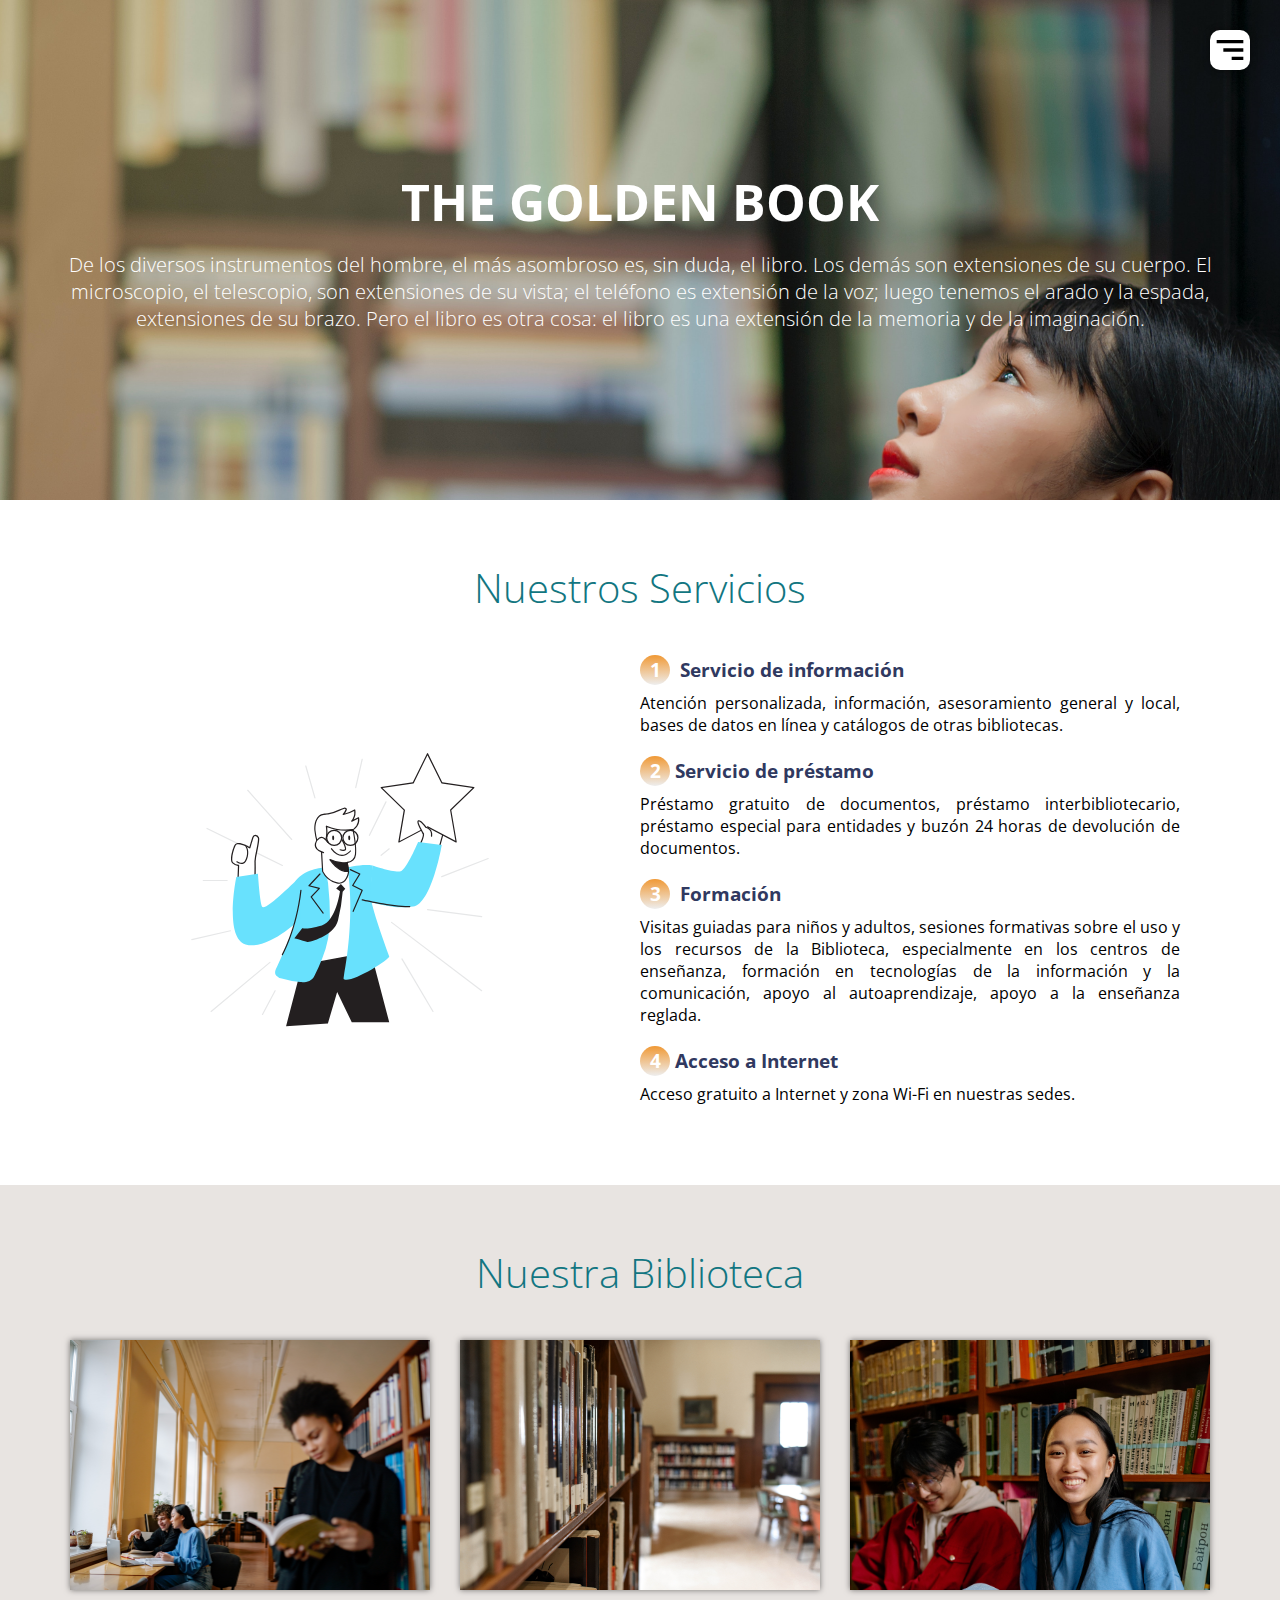
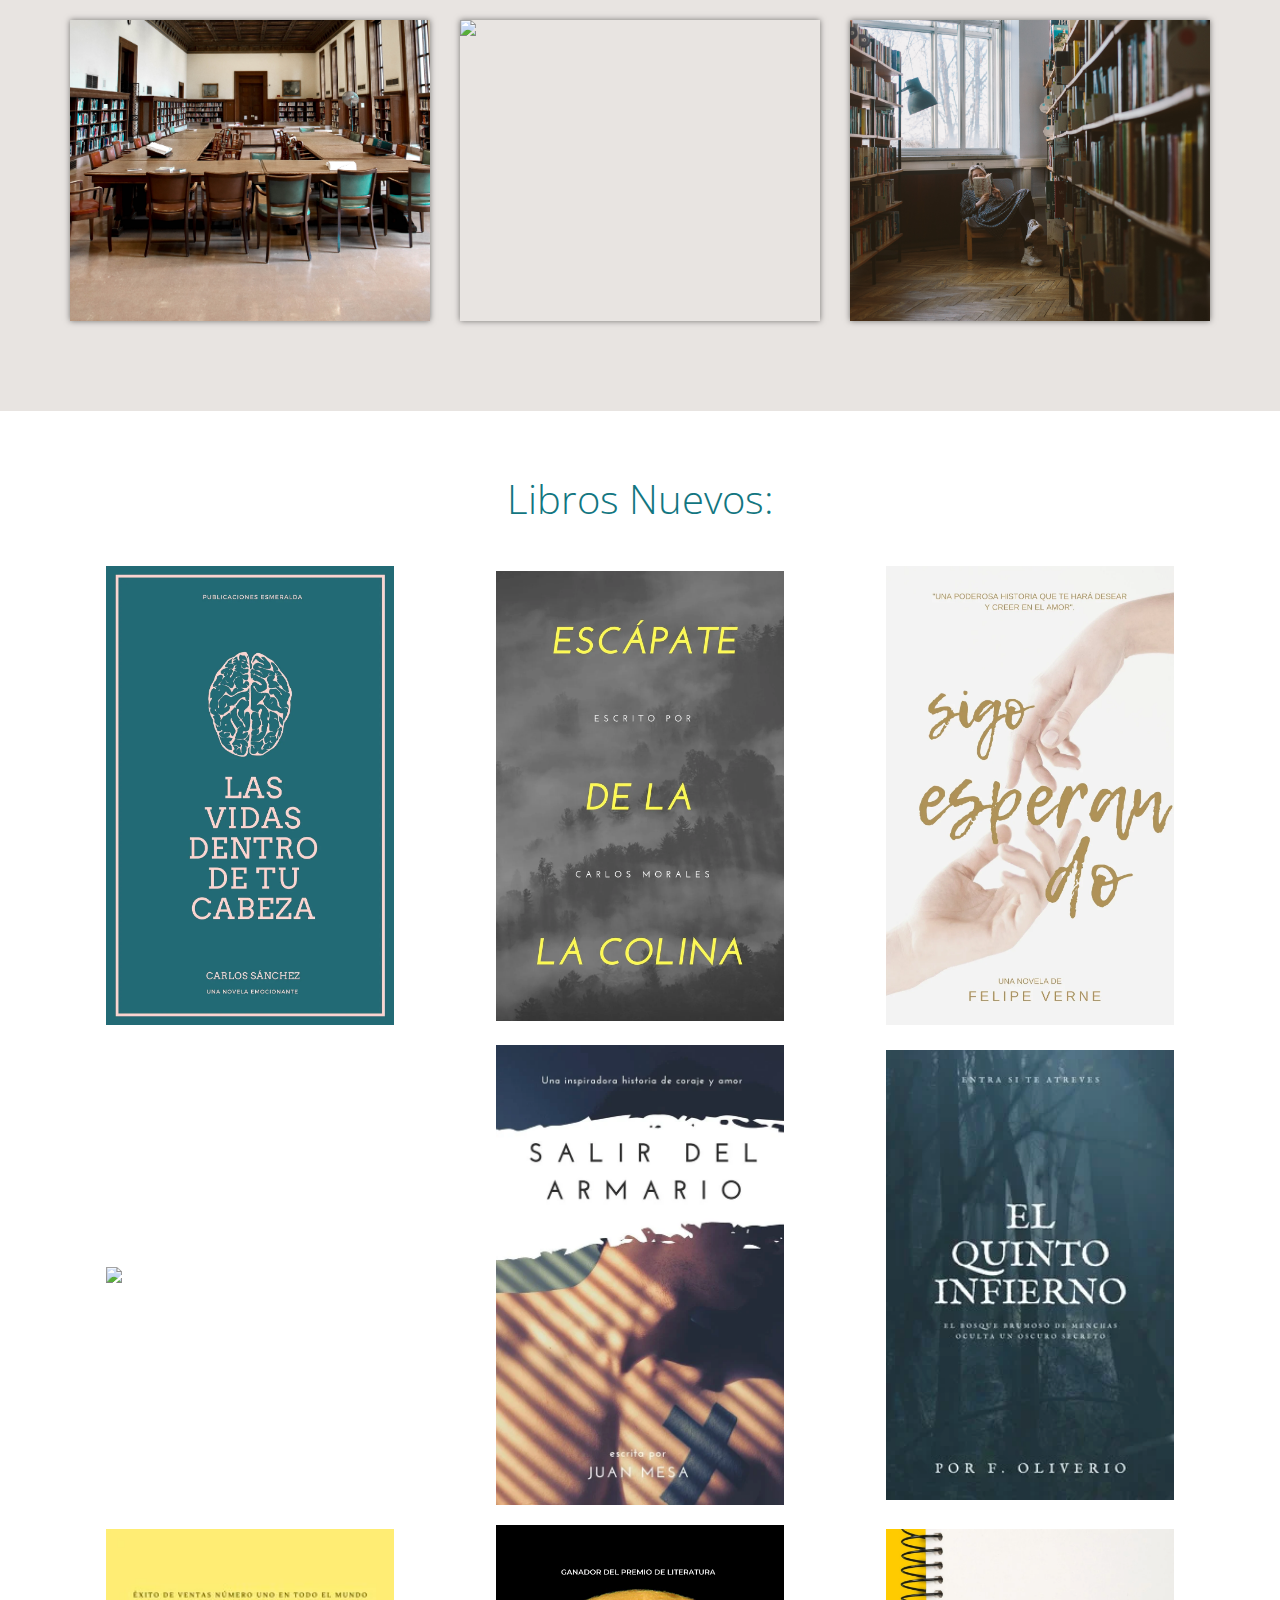
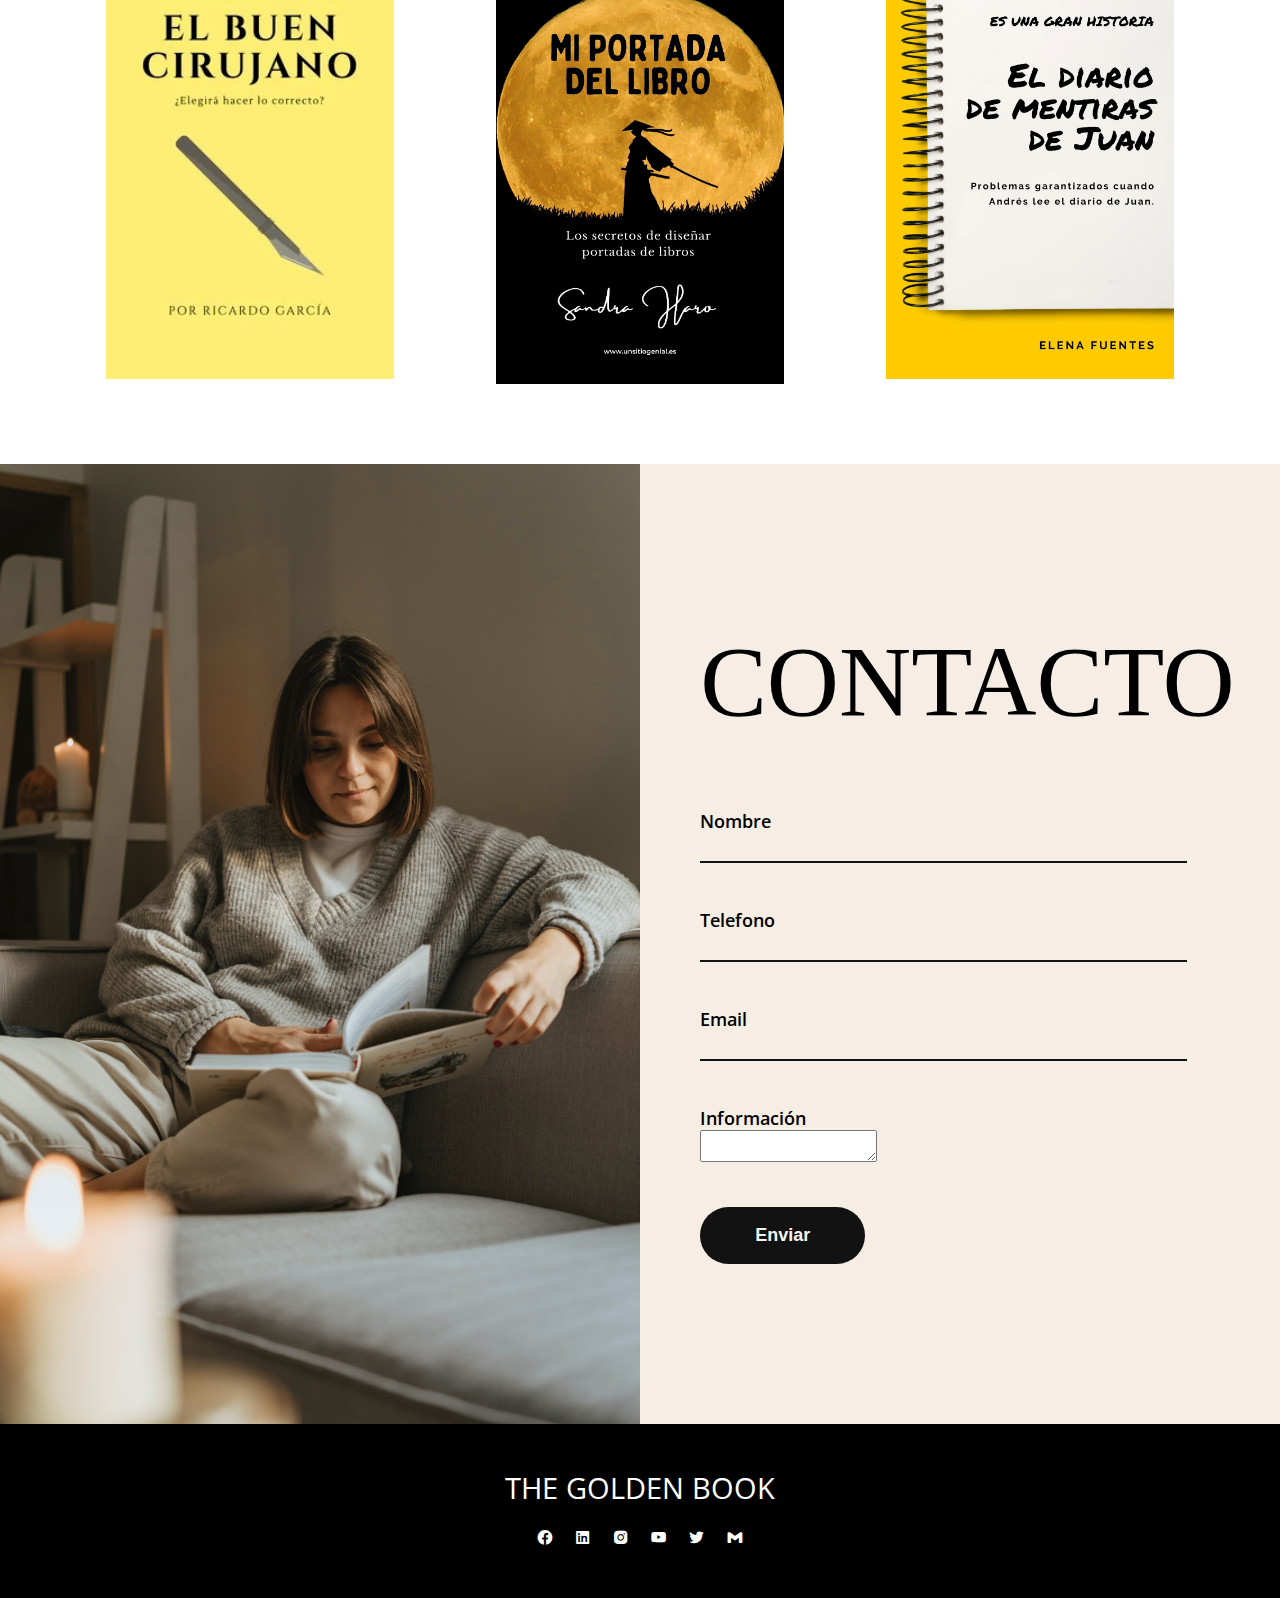
==== commit ae37c012: "login" ====
--- a/Index.html
+++ b/Index.html
@@ -1,3 +1,4 @@
+
 <!DOCTYPE html>
 <html lang="en">
 
@@ -146,16 +147,17 @@
                     <input type="text" name="nombre" id="nombre" class="contact__input">
                 </div>
                 <div class="contact__input-line">
-                    <label class="contact__label">Email</label>
-                    <input type="email" name="email" id="email" class="contact__input">
-                </div>
-                <div class="contact__input-line">
                     <label class="contact__label">Telefono</label>
                     <input type="numbre" name="telefono" id="telefono" class="contact__input">
                 </div>
                 <div class="contact__input-line">
-                    <label  class="contact__label">Mensaje</label>
-                    <textarea type="text" name="mensaje" id="mensaje" class="contact__input--textarea"></textarea>
+                    <label class="contact__label">Email</label>
+                    <input type="email" name="email" id="email" class="contact__input">
+                </div>
+
+                <div class="contact__input-line">
+                    <label  class="contact__label"> Información </label>
+                    <textarea type="text" name="informacion" id="informacion class="contact__input--textarea"></textarea>
                 </div>
                 <input type="submit" value="Enviar" class="contact__submit-button">
                 
